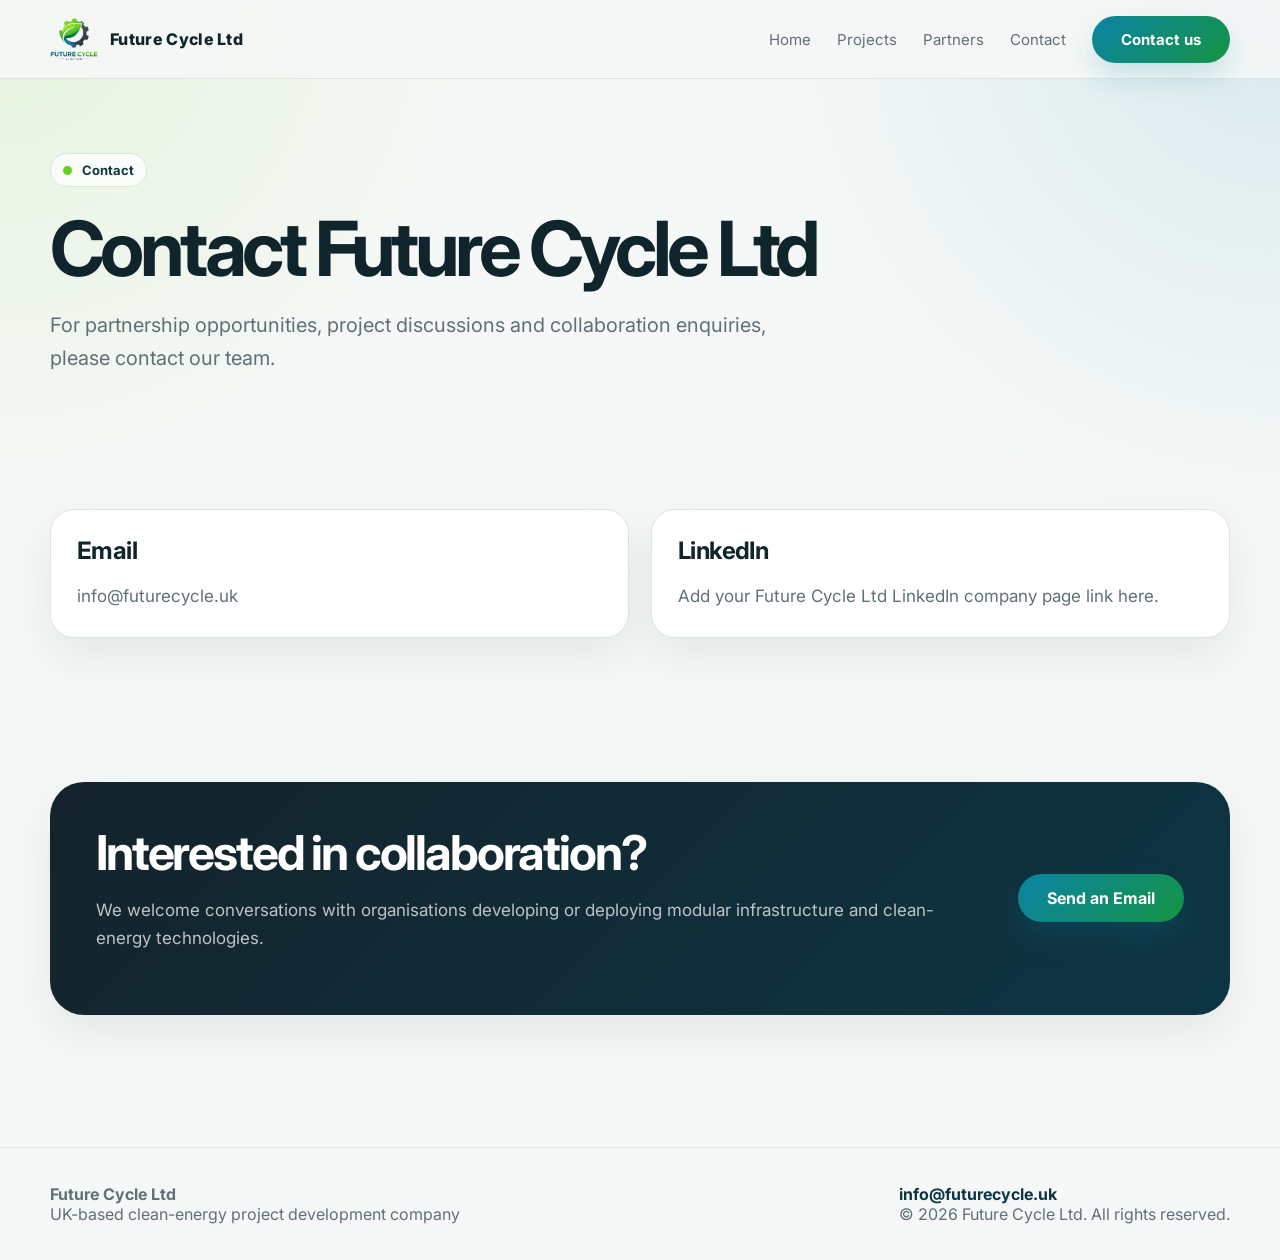
==== contact.html @ 90b0783d "new" ====
<!DOCTYPE html>
<html lang="en">
<head>
  <meta charset="UTF-8">
  <meta name="viewport" content="width=device-width, initial-scale=1.0">
  <title>Contact | Future Cycle Ltd</title>
  <meta name="description" content="Contact Future Cycle Ltd for partnerships and collaboration.">
  <link rel="preconnect" href="https://fonts.googleapis.com">
  <link rel="preconnect" href="https://fonts.gstatic.com" crossorigin>
  <link href="https://fonts.googleapis.com/css2?family=Inter:wght@400;600;700;800&display=swap" rel="stylesheet">
  <link rel="stylesheet" href="style.css">
</head>
<body>
<header class="header">
  <div class="container nav">
    <a class="brand" href="index.html">
      <img src="assets/future-cycle-logo.png" alt="Future Cycle Ltd logo">
      <span>Future Cycle Ltd</span>
    </a>
    <nav class="nav-links">
      <a href="index.html">Home</a>
      <a href="projects.html">Projects</a>
      <a href="partners.html">Partners</a>
      <a href="contact.html">Contact</a>
      <a class="btn btn-primary" href="mailto:info@futurecycle.uk">Contact us</a>
    </nav>
  </div>
</header>
<main>
  <section class="page-hero">
    <div class="container">
      <span class="kicker">Contact</span>
      <h1>Contact Future Cycle Ltd</h1>
      <p class="lead">For partnership opportunities, project discussions and collaboration enquiries, please contact our team.</p>
    </div>
  </section>

  <section class="section">
    <div class="container project-grid">
      <div class="card">
        <h3>Email</h3>
        <p><a href="mailto:info@futurecycle.uk">info@futurecycle.uk</a></p>
      </div>
      <div class="card">
        <h3>LinkedIn</h3>
        <p>Add your Future Cycle Ltd LinkedIn company page link here.</p>
      </div>
    </div>
  </section>

  <section class="section">
    <div class="container cta">
      <div>
        <h2>Interested in collaboration?</h2>
        <p>We welcome conversations with organisations developing or deploying modular infrastructure and clean-energy technologies.</p>
      </div>
      <a class="btn btn-primary" href="mailto:info@futurecycle.uk">Send an Email</a>
    </div>
  </section>
</main>
<footer class="footer">
  <div class="container footer-inner">
    <div>
      <strong>Future Cycle Ltd</strong><br>
      UK-based clean-energy project development company
    </div>
    <div>
      <a href="mailto:info@futurecycle.uk">info@futurecycle.uk</a><br>
      <span>© 2026 Future Cycle Ltd. All rights reserved.</span>
    </div>
  </div>
</footer>
</body>
</html>
---- style.css ----
/* Future Cycle Ltd website */
:root {
  --bg: #f6f8f7;
  --surface: #ffffff;
  --surface-soft: #eef4f1;
  --text: #10242c;
  --muted: #5f7078;
  --line: #dce6e2;
  --green: #66d21f;
  --green-dark: #149443;
  --blue: #0b83a5;
  --blue-dark: #0d3544;
  --dark: #14232b;
  --shadow: 0 18px 45px rgba(16, 36, 44, 0.08);
  --radius: 24px;
  --max: 1180px;
}

* {
  box-sizing: border-box;
}

html {
  scroll-behavior: smooth;
}

body {
  margin: 0;
  font-family: Inter, Arial, sans-serif;
  background:
    radial-gradient(circle at top left, rgba(102, 210, 31, 0.12), transparent 28%),
    radial-gradient(circle at top right, rgba(11, 131, 165, 0.12), transparent 30%),
    var(--bg);
  color: var(--text);
}

a {
  color: inherit;
  text-decoration: none;
}

img {
  max-width: 100%;
}

.container {
  width: min(var(--max), calc(100% - 40px));
  margin: 0 auto;
}

.header {
  position: sticky;
  top: 0;
  z-index: 20;
  background: rgba(246, 248, 247, 0.9);
  backdrop-filter: blur(14px);
  border-bottom: 1px solid var(--line);
}

.nav {
  height: 78px;
  display: flex;
  align-items: center;
  justify-content: space-between;
}

.brand {
  display: flex;
  align-items: center;
  gap: 12px;
  font-weight: 800;
  letter-spacing: 0.02em;
}

.brand img {
  width: 48px;
  height: 48px;
  object-fit: contain;
}

.nav-links {
  display: flex;
  align-items: center;
  gap: 26px;
  color: var(--muted);
  font-size: 15px;
}

.nav-links a:hover {
  color: var(--blue-dark);
}

.btn {
  display: inline-flex;
  align-items: center;
  justify-content: center;
  padding: 13px 28px;
  border-radius: 999px;
  font-weight: 700;
  border: 1px solid transparent;
  transition: 0.2s ease;
  white-space: nowrap;
}

.btn-primary {
  background: linear-gradient(135deg, var(--blue), var(--green-dark));
  color: #fff;
  box-shadow: 0 14px 28px rgba(11, 131, 165, 0.18);
}

.btn-primary:hover {
  transform: translateY(-2px);
}

.btn-secondary {
  border-color: var(--line);
  background: rgba(255,255,255,0.7);
}

.btn-secondary:hover {
  border-color: var(--blue);
}

.hero {
  padding: 86px 0 70px;
}

.hero-grid {
  display: grid;
  grid-template-columns: 1.05fr 0.95fr;
  gap: 46px;
  align-items: center;
}

.kicker {
  display: inline-flex;
  align-items: center;
  gap: 10px;
  padding: 8px 12px;
  border: 1px solid var(--line);
  border-radius: 999px;
  color: var(--blue-dark);
  background: rgba(255,255,255,0.72);
  font-weight: 700;
  font-size: 13px;
}

.kicker::before {
  content: "";
  width: 9px;
  height: 9px;
  background: var(--green);
  border-radius: 50%;
}

h1 {
  font-size: clamp(42px, 7vw, 76px);
  line-height: 0.98;
  margin: 24px 0;
  letter-spacing: -0.06em;
}

h2 {
  font-size: clamp(30px, 4vw, 48px);
  line-height: 1.05;
  margin: 0 0 18px;
  letter-spacing: -0.045em;
}

h3 {
  font-size: 24px;
  margin: 0 0 12px;
  letter-spacing: -0.025em;
}

p {
  color: var(--muted);
  font-size: 17px;
  line-height: 1.65;
}

.lead {
  font-size: 20px;
  max-width: 720px;
}

.hero-actions {
  display: flex;
  gap: 14px;
  flex-wrap: wrap;
  margin-top: 30px;
}

/* HERO IMAGE CARD */
.hero-card {
  position: relative;
  height: 480px;
  border-radius: 34px;
  overflow: hidden;
  padding: 0;
  color: #fff;
  box-shadow: var(--shadow);
  background: linear-gradient(135deg, var(--dark), var(--blue-dark));
}

.hero-render {
  width: 100%;
  height: 100%;
  object-fit: cover;
  object-position: center;
  display: block;
}

.hero-card::after {
  content: "";
  position: absolute;
  inset: 0;
  background:
    linear-gradient(to bottom, rgba(10,31,39,0.05), rgba(10,31,39,0.18)),
    linear-gradient(to right, rgba(10,31,39,0.10), transparent 45%);
  pointer-events: none;
}

.floating-card {
  position: absolute;
  width: 220px;
  backdrop-filter: blur(10px);
  background: rgba(10, 31, 39, 0.52);
  border: 1px solid rgba(255,255,255,0.22);
  border-radius: 18px;
  padding: 14px 16px;
  box-shadow: 0 12px 30px rgba(0,0,0,0.18);
  z-index: 2;
}

.floating-card strong {
  display: block;
  color: #fff;
  font-size: 16px;
  line-height: 1.15;
  margin-bottom: 6px;
}

.floating-card span {
  color: rgba(255,255,255,0.82);
  font-size: 13px;
  line-height: 1.45;
}

.top-card {
  top: 26px;
  left: 28px;
}

.bottom-card {
  bottom: 34px;
  right: 28px;
}

.section {
  padding: 72px 0;
}

.section-head {
  max-width: 760px;
  margin-bottom: 34px;
}

.card-grid {
  display: grid;
  grid-template-columns: repeat(3, 1fr);
  gap: 18px;
}

.card {
  background: var(--surface);
  border: 1px solid var(--line);
  border-radius: var(--radius);
  padding: 26px;
  box-shadow: var(--shadow);
}

.card p {
  margin-bottom: 0;
}

.tag-grid {
  display: flex;
  flex-wrap: wrap;
  gap: 12px;
  margin-top: 24px;
}

.tag {
  padding: 10px 14px;
  border-radius: 999px;
  background: var(--surface-soft);
  color: var(--blue-dark);
  border: 1px solid var(--line);
  font-weight: 700;
  font-size: 14px;
}

.project-grid {
  display: grid;
  grid-template-columns: repeat(2, 1fr);
  gap: 22px;
}

.project-card {
  background: var(--surface);
  border: 1px solid var(--line);
  border-radius: 30px;
  padding: 30px;
  box-shadow: var(--shadow);
  min-height: 100%;
}

.project-card.dark {
  background: linear-gradient(135deg, var(--dark), var(--blue-dark));
  color: #fff;
}

.project-card.dark p,
.project-card.dark li {
  color: rgba(255,255,255,0.76);
}

.project-card ul,
.feature-list {
  padding-left: 20px;
  color: var(--muted);
  line-height: 1.8;
}

.project-card .kicker {
  margin-bottom: 18px;
}

.project-card .kicker {
  font-size: 12px;
  padding: 7px 11px;
}

.logo-grid {
  display: grid;
  grid-template-columns: repeat(5, 1fr);
  gap: 16px;
}

.logo-box {
  min-height: 92px;
  display: flex;
  align-items: center;
  justify-content: center;
  text-align: center;
  padding: 18px;
  background: var(--surface);
  border: 1px solid var(--line);
  border-radius: 20px;
  font-weight: 800;
  color: var(--blue-dark);
}

.logo-box img {
  max-width: 190px;
  max-height: 72px;
  width: auto;
  height: auto;
  object-fit: contain;
  filter: none;
  opacity: 1;
  transition: 0.25s ease;
}

.logo-box img:hover {
  transform: scale(1.04);
}

.cta {
  background: linear-gradient(135deg, var(--dark), var(--blue-dark));
  color: #fff;
  border-radius: 34px;
  padding: 46px;
  display: flex;
  align-items: center;
  justify-content: space-between;
  gap: 30px;
  box-shadow: var(--shadow);
}

.cta p {
  color: rgba(255,255,255,0.72);
}

.page-hero {
  padding: 74px 0 42px;
}

.split {
  display: grid;
  grid-template-columns: 0.9fr 1.1fr;
  gap: 34px;
  align-items: start;
}

.info-panel {
  background: var(--surface-soft);
  border: 1px solid var(--line);
  border-radius: 26px;
  padding: 28px;
}

.footer {
  margin-top: 60px;
  padding: 36px 0;
  border-top: 1px solid var(--line);
  color: var(--muted);
}

.footer-inner {
  display: flex;
  justify-content: space-between;
  gap: 20px;
}

.footer a {
  color: var(--blue-dark);
  font-weight: 700;
}

@media (max-width: 860px) {
  .nav {
    height: auto;
    padding: 16px 0;
    align-items: flex-start;
  }

  .nav,
  .footer-inner {
    flex-direction: column;
  }

  .nav-links {
    flex-wrap: wrap;
    gap: 14px;
  }

  .hero-grid,
  .project-grid,
  .split {
    grid-template-columns: 1fr;
  }

  .card-grid,
  .logo-grid {
    grid-template-columns: 1fr;
  }

  .hero {
    padding-top: 52px;
  }

  .hero-card {
    height: 360px;
  }

  .floating-card {
    width: 200px;
  }

  .bottom-card {
    bottom: 22px;
    right: 20px;
  }

  .top-card {
    top: 22px;
    left: 20px;
  }

  .cta {
    flex-direction: column;
    align-items: flex-start;
    padding: 30px;
  }
}
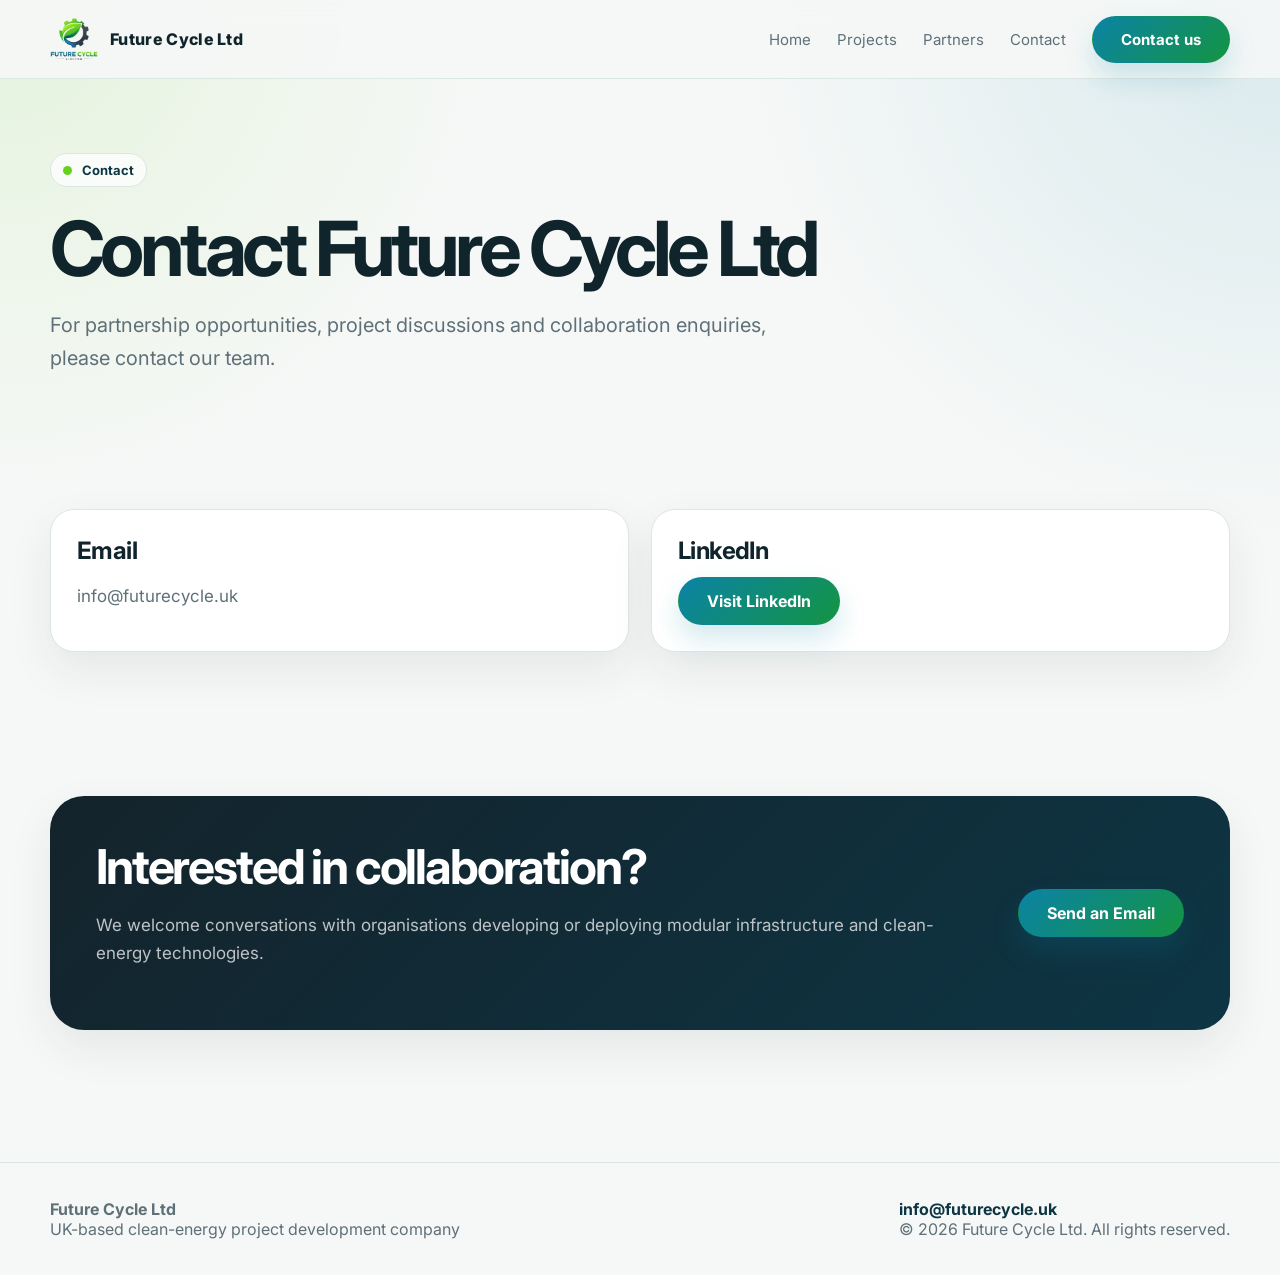
==== commit f0ca3104: "libkedin" ====
--- a/contact.html
+++ b/contact.html
@@ -43,7 +43,19 @@
       </div>
       <div class="card">
         <h3>LinkedIn</h3>
-        <p>Add your Future Cycle Ltd LinkedIn company page link here.</p>
+        <a 
+
+  class="btn btn-primary" 
+
+  href="https://www.linkedin.com/company/future-cycle-limited/" 
+
+  target="_blank"
+
+>
+
+  Visit LinkedIn
+
+</a>
       </div>
     </div>
   </section>
--- a/style.css
+++ b/style.css
@@ -399,7 +399,7 @@
 
 .split {
   display: grid;
-  grid-template-columns: 0.9fr 1.1fr;
+  grid-template-columns: 1fr 1.15fr;
   gap: 34px;
   align-items: start;
 }
@@ -484,4 +484,300 @@
     align-items: flex-start;
     padding: 30px;
   }
-}+
+  .project-detail-grid {
+  align-items: stretch;
+  margin-bottom: 24px;
+}
+
+.project-visual-card {
+  background: #fff;
+  border: 1px solid var(--line);
+  border-radius: 0 0 30px 30px;
+  padding: 0;
+  box-shadow: var(--shadow);
+  overflow: hidden;
+}
+
+.project-visual-card img {
+  width: 100%;
+  height: 520px;
+  object-fit: cover;
+  object-position: center top;
+  display: block;
+}
+
+.project-header-panel {
+  margin-bottom: 0;
+  border-radius: 30px 30px 0 0;
+}
+
+.project-visual-under-title {
+  margin-top: 0;
+}
+
+.project-text-card {
+  height: fit-content;
+  padding: 34px;
+}
+
+.project-text-card {
+  max-width: 100%;
+}
+.project-header-panel {
+  margin-bottom: 20px;
+}
+
+.project-visual-under-title {
+  margin-top: 20px;
+}
+
+.project-visual-under-title img {
+  width: 100%;
+  border-radius: 26px;
+  display: block;
+}
+
+.project-text-card {
+  height: 100%;
+}
+}
+
+/* FIX PROJECT VISUAL LAYOUT */
+.split {
+  grid-template-columns: 1fr 1.15fr;
+  gap: 34px;
+  align-items: start;
+}
+
+.project-header-panel {
+  margin-bottom: 0 !important;
+  border-radius: 30px 30px 0 0;
+}
+
+.project-visual-card {
+  margin-top: 0 !important;
+  background: #fff;
+  border: 1px solid var(--line);
+  border-top: 0;
+  border-radius: 0 0 30px 30px;
+  padding: 0;
+  box-shadow: var(--shadow);
+  overflow: hidden;
+}
+
+.project-visual-card img {
+  width: 100%;
+  height: auto;
+  display: block;
+}
+
+.project-text-card {
+  height: fit-content;
+  padding: 34px;
+}
+
+.project-extra-info {
+  margin-top: 30px;
+  display: grid;
+  gap: 14px;
+}
+
+.extra-item {
+  padding: 16px 18px;
+  border-radius: 18px;
+  background: var(--surface-soft);
+  border: 1px solid var(--line);
+}
+
+.extra-item strong {
+  display: block;
+  margin-bottom: 6px;
+  font-size: 15px;
+}
+
+.extra-item span {
+  color: var(--muted);
+  font-size: 15px;
+  line-height: 1.5;
+}
+.partner-card {
+  display: flex;
+  flex-direction: column;
+  gap: 14px;
+}
+
+.partner-logo {
+  height: 90px;
+  display: flex;
+  align-items: center;
+  justify-content: flex-start;
+  margin-bottom: 8px;
+}
+
+.partner-logo img {
+  max-width: 180px;
+  max-height: 70px;
+  width: auto;
+  height: auto;
+  object-fit: contain;
+}
+
+.partner-placeholder {
+  width: 72px;
+  height: 72px;
+  border-radius: 20px;
+  background: var(--surface-soft);
+  color: var(--green-dark);
+  font-size: 42px;
+  font-weight: 700;
+  justify-content: center;
+}
+.partner-category {
+  margin-top: 70px;
+}
+
+.partner-category:first-of-type {
+  margin-top: 30px;
+}
+
+.partner-category-head {
+  margin-bottom: 24px;
+  max-width: 760px;
+}
+
+.partner-category-head h3 {
+  margin-bottom: 10px;
+}
+
+.partner-logos-grid {
+  display: grid;
+  grid-template-columns: repeat(4, 1fr);
+  gap: 20px;
+}
+
+.partner-tile {
+  height: 130px;
+  background: var(--surface);
+  border: 1px solid var(--line);
+  border-radius: 24px;
+  display: flex;
+  align-items: center;
+  justify-content: center;
+  padding: 24px;
+  transition: 0.25s ease;
+}
+
+.partner-tile:hover {
+  transform: translateY(-4px);
+  box-shadow: 0 18px 40px rgba(16, 36, 44, 0.08);
+}
+
+.partner-tile img {
+  max-width: 180px;
+  max-height: 70px;
+  width: auto;
+  height: auto;
+  object-fit: contain;
+}
+
+@media (max-width: 860px) {
+  .partner-logos-grid {
+  display: grid;
+  grid-template-columns: repeat(3, 1fr);
+  gap: 22px;
+}
+
+.partner-tile {
+  height: 160px;
+  background: var(--surface);
+  border: 1px solid var(--line);
+  border-radius: 28px;
+  display: flex;
+  align-items: center;
+  justify-content: center;
+  padding: 28px;
+  transition: 0.25s ease;
+}
+
+.partner-tile:hover {
+  transform: translateY(-4px);
+  box-shadow: 0 18px 40px rgba(16, 36, 44, 0.08);
+}
+
+.partner-tile img {
+  max-width: 240px;
+  max-height: 135px;
+  width: auto;
+  height: auto;
+  object-fit: contain;
+}
+}
+
+/* FINAL PARTNERS LAYOUT FIX */
+.partner-logos-grid {
+  display: grid !important;
+  grid-template-columns: repeat(3, 1fr) !important;
+  gap: 24px !important;
+}
+
+.partner-tile {
+  height: 170px !important;
+  background: var(--surface);
+  border: 1px solid var(--line);
+  border-radius: 28px;
+  display: flex;
+  align-items: center;
+  justify-content: center;
+  padding: 30px;
+  transition: 0.25s ease;
+}
+
+.partner-tile:hover {
+  transform: translateY(-4px);
+  box-shadow: 0 18px 40px rgba(16, 36, 44, 0.08);
+}
+
+.partner-tile img {
+  max-width: 350px !important;
+  max-height: 155px !important;
+  width: auto;
+  height: auto;
+  object-fit: contain;
+}
+
+@media (max-width: 860px) {
+  .partner-logos-grid {
+    grid-template-columns: 1fr !important;
+  }
+
+  .partner-tile {
+    height: 140px !important;
+  }
+
+  .partner-tile img {
+    max-width: 220px !important;
+    max-height: 90px !important;
+  }
+}
+.mission-block {
+  background: linear-gradient(135deg, var(--dark), var(--blue-dark));
+  border-radius: 34px;
+  padding: 48px;
+  box-shadow: var(--shadow);
+}
+
+.mission-block h2,
+.mission-block .kicker {
+  color: #fff;
+}
+
+.mission-block p {
+  color: rgba(255,255,255,0.76);
+  max-width: 880px;
+}
+
+.mission-block .kicker {
+  background: rgba(255,255,255,0.12);
+  border-color: rgba(255,255,255,0.2);
+}
